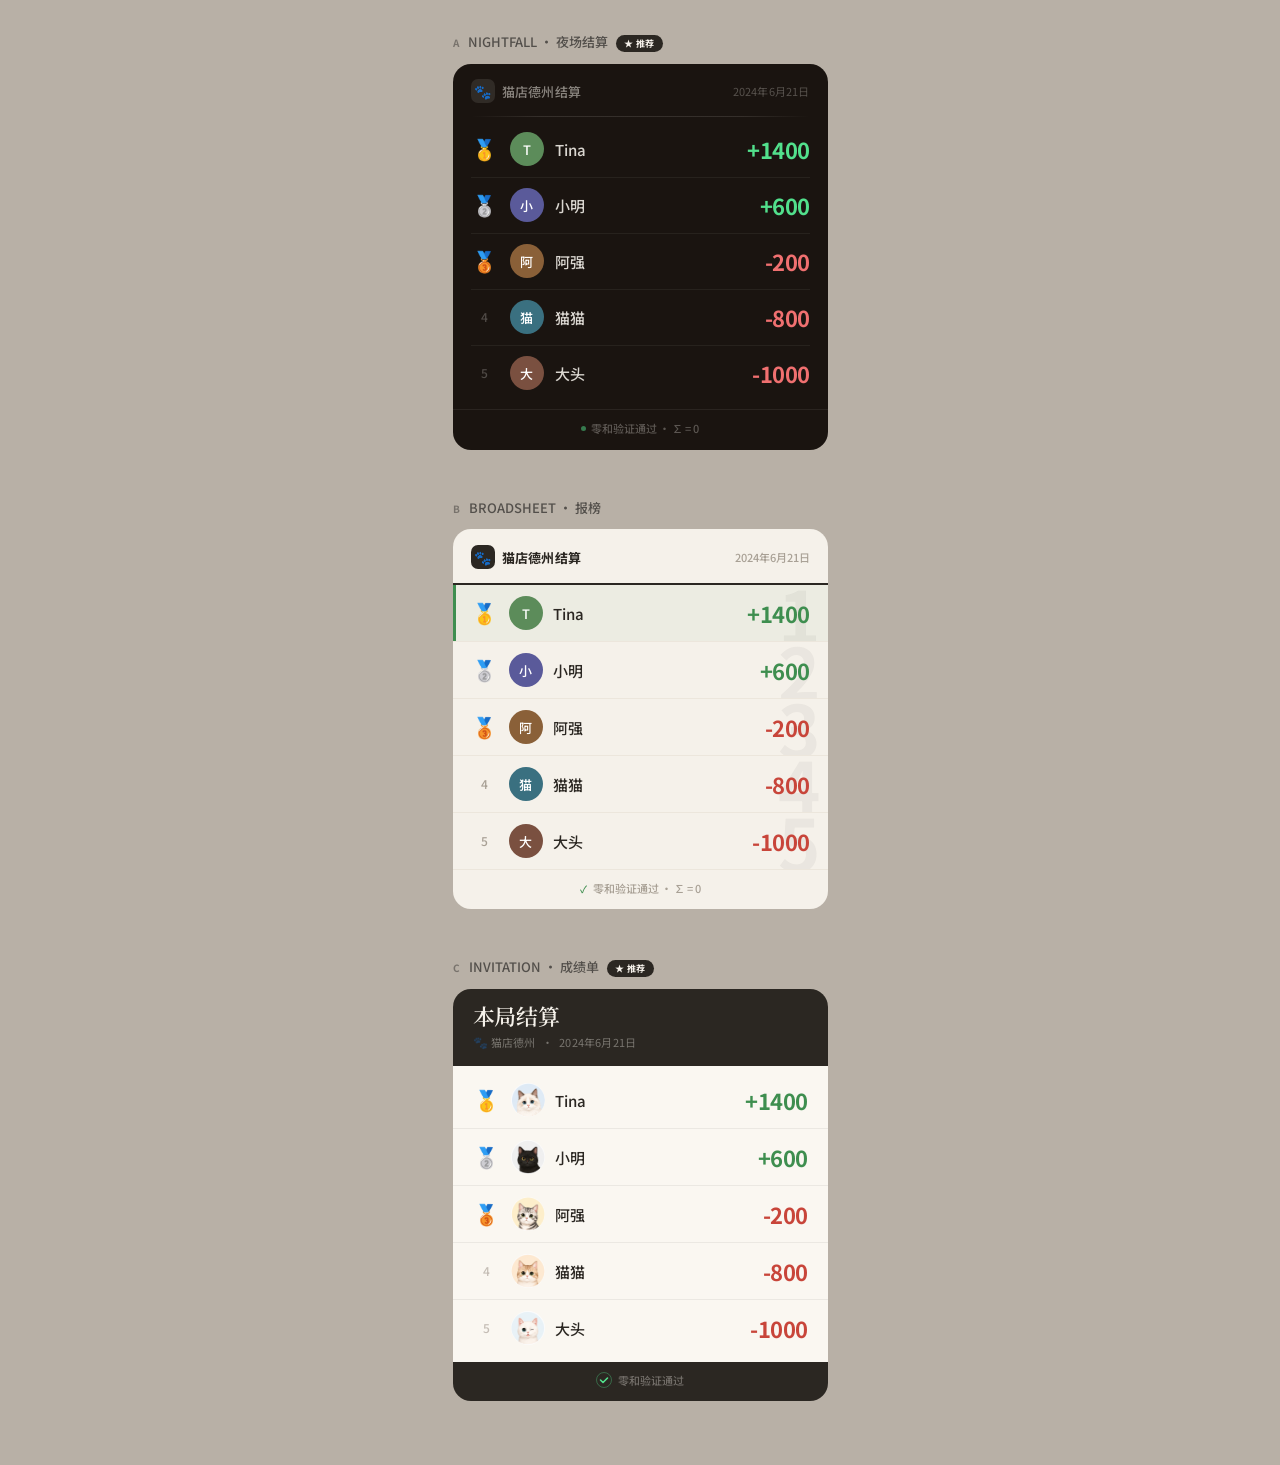
==== preview-export-skill.html @ 8dc6a49b "初始存档：Poker KK 桌面端项目现状" ====
<!DOCTYPE html>
<html lang="zh">
<head>
<meta charset="UTF-8">
<meta name="viewport" content="width=device-width, initial-scale=1.0">
<title>导出卡片 · 设计稿</title>
<link rel="preconnect" href="https://fonts.googleapis.com">
<link href="https://fonts.googleapis.com/css2?family=Noto+Sans+SC:wght@400;500;700&family=Noto+Serif+SC:wght@500;600&display=swap" rel="stylesheet">
<style>
*, *::before, *::after { box-sizing: border-box; margin: 0; padding: 0; }

body {
  background: #B8B0A6;
  min-height: 100vh;
  padding: 32px 16px 64px;
  font-family: 'Noto Sans SC', 'PingFang SC', system-ui, sans-serif;
  display: flex;
  flex-direction: column;
  align-items: center;
  gap: 48px;
}

/* ── Preview labels ── */
.preview-block { width: 100%; max-width: 375px; }
.preview-meta {
  display: flex;
  align-items: baseline;
  gap: 8px;
  margin-bottom: 12px;
}
.preview-tag {
  font-size: 10px;
  font-weight: 700;
  letter-spacing: 1.2px;
  text-transform: uppercase;
  color: rgba(0,0,0,.35);
}
.preview-name {
  font-size: 13px;
  font-weight: 500;
  color: rgba(0,0,0,.55);
}
.badge-rec {
  font-size: 9px;
  font-weight: 700;
  letter-spacing: .5px;
  background: #2B2722;
  color: #F5F1EA;
  padding: 2px 8px;
  border-radius: 99px;
  text-transform: uppercase;
}

/* ── Shared avatar chip ── */
.av {
  width: 34px; height: 34px;
  border-radius: 50%;
  display: flex;
  align-items: center;
  justify-content: center;
  font-size: 13px;
  font-weight: 500;
  color: #fff;
  flex-shrink: 0;
  position: relative;
  overflow: hidden;
}
.av img { width: 100%; height: 100%; object-fit: cover; }


/* ══════════════════════════════════════════════
   CARD 1 — NIGHTFALL  ★ 推荐
   设计主张：牌局结束，夜场氛围。深暖底色 + 发光
   数字。像高级俱乐部的内场结算屏。
══════════════════════════════════════════════ */
.c1 {
  background: #1A1410;
  border-radius: 18px;
  overflow: hidden;
}

.c1-header {
  display: flex;
  align-items: center;
  padding: 15px 18px 13px;
}
.c1-brand {
  display: flex;
  align-items: center;
  gap: 7px;
  flex: 1;
}
.c1-paw {
  width: 24px; height: 24px;
  background: rgba(245,241,234,.1);
  border-radius: 7px;
  display: flex; align-items: center; justify-content: center;
  font-size: 14px;
}
.c1-title {
  font-size: 13px;
  font-weight: 500;
  color: rgba(245,241,234,.5);
  letter-spacing: .3px;
}
.c1-date {
  font-size: 11px;
  color: rgba(245,241,234,.28);
  letter-spacing: .2px;
}

/* Divider */
.c1-div {
  height: 1px;
  background: linear-gradient(90deg,
    transparent 0%,
    rgba(245,241,234,.12) 20%,
    rgba(245,241,234,.12) 80%,
    transparent 100%);
  margin: 0 18px;
}

.c1-rows { padding: 4px 0 6px; }
.c1-row {
  display: flex;
  align-items: center;
  gap: 11px;
  padding: 11px 18px;
  position: relative;
}
.c1-row + .c1-row::before {
  content: '';
  position: absolute;
  top: 0; left: 18px; right: 18px;
  height: 1px;
  background: rgba(245,241,234,.06);
}

.c1-rank {
  width: 28px;
  text-align: center;
  flex-shrink: 0;
  line-height: 1;
}
.c1-rank.num {
  font-size: 12px;
  color: rgba(245,241,234,.25);
  font-weight: 500;
}
.c1-rank.medal { font-size: 20px; }

.c1-name {
  font-size: 15px;
  font-weight: 500;
  color: rgba(245,241,234,.88);
  flex: 1;
  min-width: 0;
  white-space: nowrap;
  overflow: hidden;
  text-overflow: ellipsis;
}

.c1-pnl {
  font-size: 22px;
  font-weight: 700;
  font-variant-numeric: tabular-nums;
  letter-spacing: -.5px;
  flex-shrink: 0;
  min-width: 76px;
  text-align: right;
}
.c1-pnl.win { color: #52E08C; }
.c1-pnl.lose { color: #F07070; }
.c1-pnl.zero { color: rgba(245,241,234,.3); }

.c1-footer {
  display: flex;
  align-items: center;
  justify-content: center;
  gap: 5px;
  padding: 10px 18px 14px;
  font-size: 11px;
  font-weight: 500;
  color: rgba(245,241,234,.3);
  border-top: 1px solid rgba(245,241,234,.07);
  margin-top: 2px;
}
.c1-footer .dot {
  width: 5px; height: 5px;
  border-radius: 50%;
  background: rgba(82,224,140,.5);
  flex-shrink: 0;
}


/* ══════════════════════════════════════════════
   CARD 2 — BROADSHEET
   设计主张：报纸体育版结果榜。大号水印序号制造
   纵深感；冠军行左侧绿线。纯排版驱动。
══════════════════════════════════════════════ */
.c2 {
  background: #F5F1EA;
  border-radius: 18px;
  overflow: hidden;
}

.c2-header {
  padding: 16px 18px 14px;
  display: flex;
  align-items: center;
  border-bottom: 2px solid #2B2722;
}
.c2-brand {
  display: flex;
  align-items: center;
  gap: 7px;
  flex: 1;
}
.c2-paw {
  width: 24px; height: 24px;
  background: #2B2722;
  border-radius: 7px;
  display: flex; align-items: center; justify-content: center;
  font-size: 14px;
}
.c2-title {
  font-size: 13px;
  font-weight: 700;
  color: #2B2722;
  letter-spacing: .3px;
}
.c2-date {
  font-size: 11px;
  font-weight: 500;
  color: #A8A095;
}

.c2-rows { padding: 0; }
.c2-row {
  display: flex;
  align-items: center;
  gap: 10px;
  padding: 11px 18px;
  position: relative;
  overflow: hidden;
}
.c2-row + .c2-row {
  border-top: 1px solid #ECE6DC;
}
.c2-row.top {
  background: rgba(62,142,79,.05);
}
.c2-row.top::before {
  content: '';
  position: absolute;
  left: 0; top: 0; bottom: 0;
  width: 3px;
  background: #3E8E4F;
}

/* Watermark rank number behind row */
.c2-wm {
  position: absolute;
  right: 12px;
  top: 50%;
  transform: translateY(-50%);
  font-size: 72px;
  font-weight: 700;
  color: rgba(43,39,34,.05);
  line-height: 1;
  pointer-events: none;
  letter-spacing: -4px;
  font-variant-numeric: tabular-nums;
}

.c2-rank {
  width: 28px;
  text-align: center;
  flex-shrink: 0;
  line-height: 1;
}
.c2-rank.num {
  font-size: 12px;
  color: #A8A095;
  font-weight: 500;
}
.c2-rank.medal { font-size: 20px; }

.c2-name {
  font-size: 15px;
  font-weight: 500;
  color: #2B2722;
  flex: 1;
  min-width: 0;
  white-space: nowrap;
  overflow: hidden;
  text-overflow: ellipsis;
}

.c2-pnl {
  font-size: 22px;
  font-weight: 700;
  font-variant-numeric: tabular-nums;
  letter-spacing: -.5px;
  flex-shrink: 0;
  min-width: 76px;
  text-align: right;
  position: relative;
  z-index: 1;
}
.c2-pnl.win { color: #3E8E4F; }
.c2-pnl.lose { color: #C8453A; }
.c2-pnl.zero { color: #A8A095; }

.c2-footer {
  display: flex;
  align-items: center;
  justify-content: center;
  gap: 6px;
  padding: 10px 18px 13px;
  font-size: 11px;
  font-weight: 500;
  color: #A8A095;
  border-top: 1px solid #ECE6DC;
}
.c2-footer .tick {
  font-size: 10px;
  color: #3E8E4F;
}


/* ══════════════════════════════════════════════
   CARD 3 — INVITATION
   设计主张：上下分栏。深色顶部（品牌区 + 本局标
   题）衬托浅色主体（排行列表）。像活动邀请函或
   赛事成绩单，结构性更强。
══════════════════════════════════════════════ */
.c3 {
  border-radius: 18px;
  overflow: hidden;
}

.c3-top {
  background: #2B2722;
  padding: 14px 20px 16px;
}
.c3-paw {
  font-size: 12px;
}
.c3-headline {
  font-family: 'Noto Serif SC', 'Noto Sans SC', serif;
  font-size: 22px;
  font-weight: 600;
  color: #F5F1EA;
  line-height: 1.15;
  letter-spacing: -.2px;
  margin-bottom: 5px;
}
.c3-sub {
  font-size: 11px;
  color: rgba(245,241,234,.38);
  font-weight: 400;
  letter-spacing: .2px;
  display: flex;
  align-items: center;
  gap: 3px;
}

.c3-body {
  background: #FAF7F1;
  padding: 6px 0;
}

.c3-row {
  display: flex;
  align-items: center;
  gap: 10px;
  padding: 11px 20px;
  position: relative;
}
.c3-row + .c3-row {
  border-top: 1px solid rgba(43,39,34,.07);
}

.c3-rank {
  width: 28px;
  text-align: center;
  flex-shrink: 0;
  line-height: 1;
}
.c3-rank.num {
  font-size: 12px;
  color: #C4BDB5;
  font-weight: 500;
}
.c3-rank.medal { font-size: 20px; }

.c3-name {
  font-size: 15px;
  font-weight: 500;
  color: #2B2722;
  flex: 1;
  min-width: 0;
  white-space: nowrap;
  overflow: hidden;
  text-overflow: ellipsis;
}

.c3-pnl {
  font-size: 22px;
  font-weight: 700;
  font-variant-numeric: tabular-nums;
  letter-spacing: -.5px;
  flex-shrink: 0;
  min-width: 76px;
  text-align: right;
}
.c3-pnl.win { color: #3E8E4F; }
.c3-pnl.lose { color: #C8453A; }
.c3-pnl.zero { color: #B0A898; }

.c3-footer {
  background: #2B2722;
  display: flex;
  align-items: center;
  justify-content: center;
  gap: 6px;
  padding: 10px 20px 13px;
  font-size: 11px;
  font-weight: 500;
  color: rgba(245,241,234,.35);
}
.c3-check {
  width: 16px; height: 16px;
  border-radius: 50%;
  border: 1px solid rgba(82,224,140,.35);
  display: flex; align-items: center; justify-content: center;
  flex-shrink: 0;
}
</style>
</head>
<body>

<!-- ══ CARD 1 — NIGHTFALL ══ -->
<div class="preview-block">
  <div class="preview-meta">
    <span class="preview-tag">A</span>
    <span class="preview-name">NIGHTFALL · 夜场结算</span>
    <span class="badge-rec">★ 推荐</span>
  </div>
  <div class="c1">
    <div class="c1-header">
      <div class="c1-brand">
        <div class="c1-paw">🐾</div>
        <span class="c1-title">猫店德州结算</span>
      </div>
      <span class="c1-date">2024年6月21日</span>
    </div>
    <div class="c1-div"></div>
    <div class="c1-rows">
      <div class="c1-row">
        <span class="c1-rank medal">🥇</span>
        <div class="av" style="background:#5C8C5A">T</div>
        <div class="c1-name">Tina</div>
        <div class="c1-pnl win">+1400</div>
      </div>
      <div class="c1-row">
        <span class="c1-rank medal">🥈</span>
        <div class="av" style="background:#5A5A9A">小</div>
        <div class="c1-name">小明</div>
        <div class="c1-pnl win">+600</div>
      </div>
      <div class="c1-row">
        <span class="c1-rank medal">🥉</span>
        <div class="av" style="background:#8A6038">阿</div>
        <div class="c1-name">阿强</div>
        <div class="c1-pnl lose">-200</div>
      </div>
      <div class="c1-row">
        <span class="c1-rank num">4</span>
        <div class="av" style="background:#3A7080">猫</div>
        <div class="c1-name">猫猫</div>
        <div class="c1-pnl lose">-800</div>
      </div>
      <div class="c1-row">
        <span class="c1-rank num">5</span>
        <div class="av" style="background:#7A5040">大</div>
        <div class="c1-name">大头</div>
        <div class="c1-pnl lose">-1000</div>
      </div>
    </div>
    <div class="c1-footer">
      <div class="dot"></div>
      零和验证通过 · ∑ = 0
    </div>
  </div>
</div>

<!-- ══ CARD 2 — BROADSHEET ══ -->
<div class="preview-block">
  <div class="preview-meta">
    <span class="preview-tag">B</span>
    <span class="preview-name">BROADSHEET · 报榜</span>
  </div>
  <div class="c2">
    <div class="c2-header">
      <div class="c2-brand">
        <div class="c2-paw">🐾</div>
        <span class="c2-title">猫店德州结算</span>
      </div>
      <span class="c2-date">2024年6月21日</span>
    </div>
    <div class="c2-rows">
      <div class="c2-row top">
        <div class="c2-wm">1</div>
        <span class="c2-rank medal">🥇</span>
        <div class="av" style="background:#5C8C5A">T</div>
        <div class="c2-name">Tina</div>
        <div class="c2-pnl win">+1400</div>
      </div>
      <div class="c2-row">
        <div class="c2-wm">2</div>
        <span class="c2-rank medal">🥈</span>
        <div class="av" style="background:#5A5A9A">小</div>
        <div class="c2-name">小明</div>
        <div class="c2-pnl win">+600</div>
      </div>
      <div class="c2-row">
        <div class="c2-wm">3</div>
        <span class="c2-rank medal">🥉</span>
        <div class="av" style="background:#8A6038">阿</div>
        <div class="c2-name">阿强</div>
        <div class="c2-pnl lose">-200</div>
      </div>
      <div class="c2-row">
        <div class="c2-wm">4</div>
        <span class="c2-rank num">4</span>
        <div class="av" style="background:#3A7080">猫</div>
        <div class="c2-name">猫猫</div>
        <div class="c2-pnl lose">-800</div>
      </div>
      <div class="c2-row">
        <div class="c2-wm">5</div>
        <span class="c2-rank num">5</span>
        <div class="av" style="background:#7A5040">大</div>
        <div class="c2-name">大头</div>
        <div class="c2-pnl lose">-1000</div>
      </div>
    </div>
    <div class="c2-footer">
      <span class="tick">✓</span>
      零和验证通过 · ∑ = 0
    </div>
  </div>
</div>

<!-- ══ CARD 3 — INVITATION (refined) ══ -->
<div class="preview-block">
  <div class="preview-meta">
    <span class="preview-tag">C</span>
    <span class="preview-name">INVITATION · 成绩单</span>
    <span class="badge-rec">★ 推荐</span>
  </div>
  <div class="c3">
    <div class="c3-top">
      <div class="c3-headline">本局结算</div>
      <div class="c3-sub">
        <span class="c3-paw">🐾</span> 猫店德州&ensp;·&ensp;2024年6月21日
      </div>
    </div>
    <div class="c3-body">
      <div class="c3-row">
        <span class="c3-rank medal">🥇</span>
        <div class="av"><img src="img/avatars/cat-03.png" alt=""></div>
        <div class="c3-name">Tina</div>
        <div class="c3-pnl win">+1400</div>
      </div>
      <div class="c3-row">
        <span class="c3-rank medal">🥈</span>
        <div class="av"><img src="img/avatars/cat-11.png" alt=""></div>
        <div class="c3-name">小明</div>
        <div class="c3-pnl win">+600</div>
      </div>
      <div class="c3-row">
        <span class="c3-rank medal">🥉</span>
        <div class="av"><img src="img/avatars/cat-07.png" alt=""></div>
        <div class="c3-name">阿强</div>
        <div class="c3-pnl lose">-200</div>
      </div>
      <div class="c3-row">
        <span class="c3-rank num">4</span>
        <div class="av"><img src="img/avatars/cat-15.png" alt=""></div>
        <div class="c3-name">猫猫</div>
        <div class="c3-pnl lose">-800</div>
      </div>
      <div class="c3-row">
        <span class="c3-rank num">5</span>
        <div class="av"><img src="img/avatars/cat-22.png" alt=""></div>
        <div class="c3-name">大头</div>
        <div class="c3-pnl lose">-1000</div>
      </div>
    </div>
    <div class="c3-footer">
      <div class="c3-check">
        <svg width="10" height="10" viewBox="0 0 10 10" fill="none">
          <path d="M1.5 5l2.5 2.5 4.5-4.5" stroke="#52E08C" stroke-width="1.6" stroke-linecap="round" stroke-linejoin="round"/>
        </svg>
      </div>
      零和验证通过
    </div>
  </div>
</div>

</body>
</html>
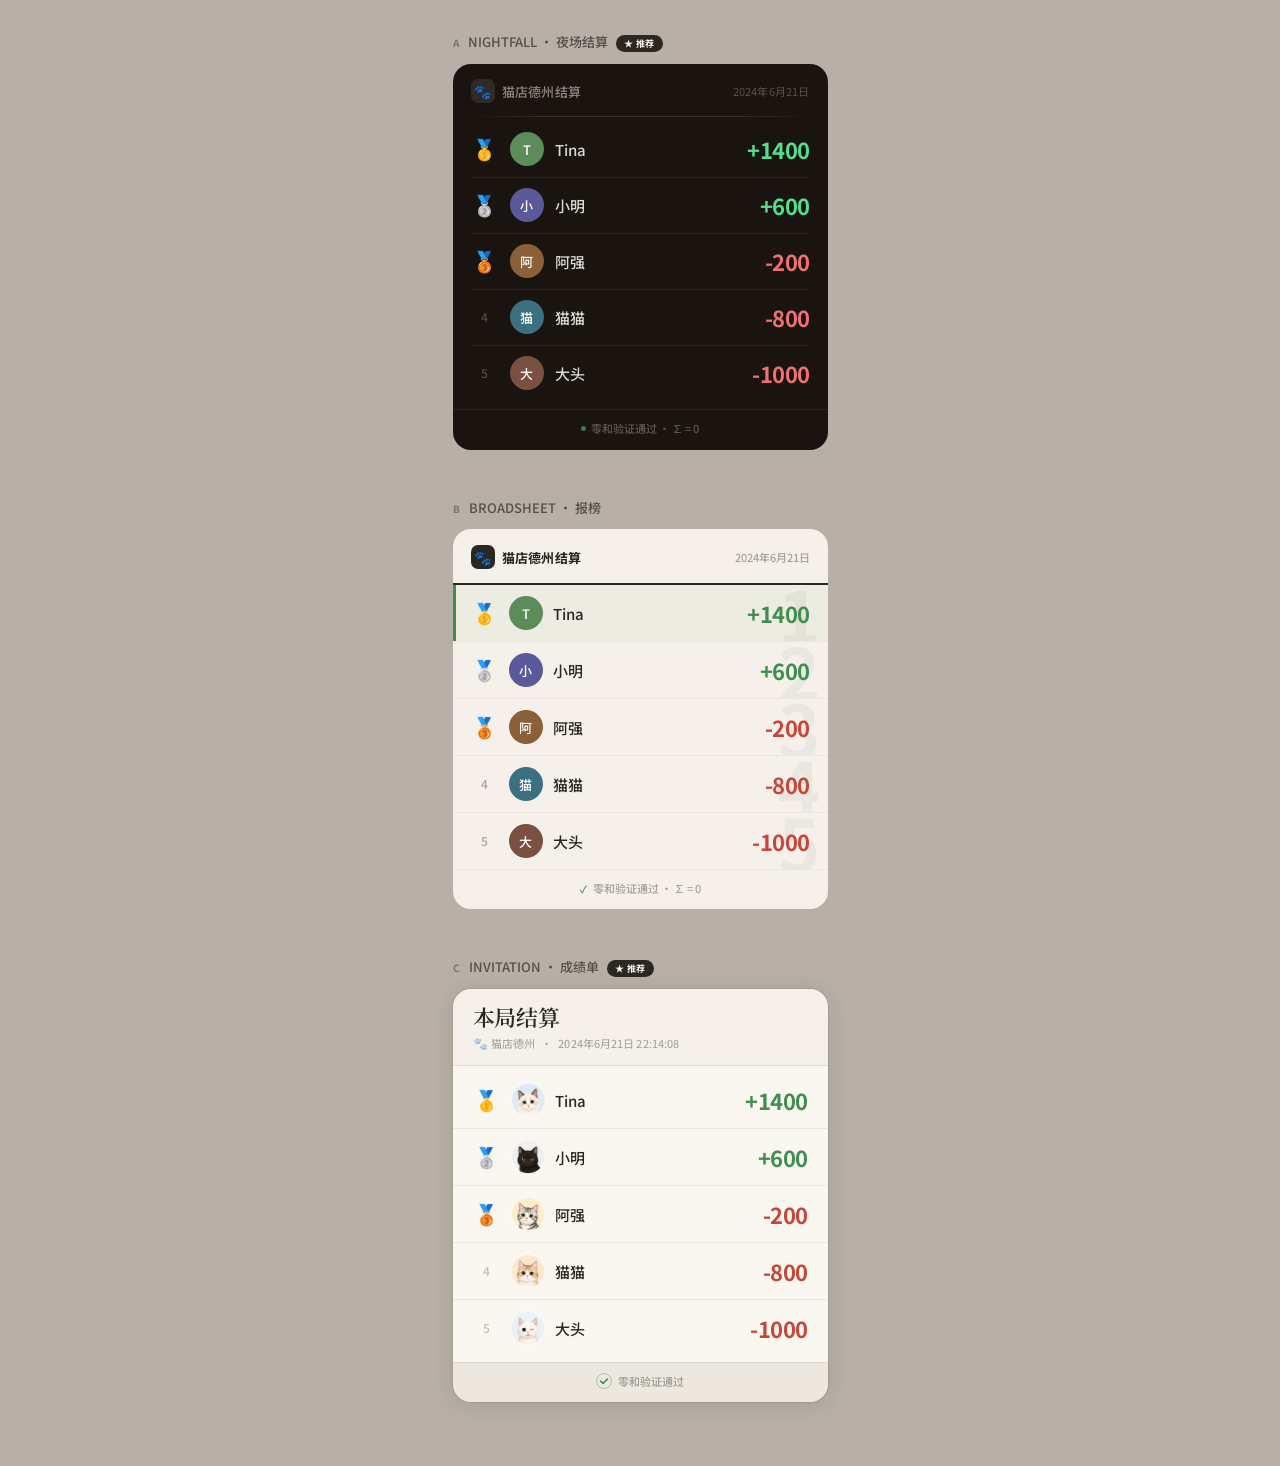
==== commit aff5a8fb: "style: 全局切换至 Noto Sans SC Light 300 字体 --fw-regular 300, --fw-medium 400；body 默认 300； Google Fonts @" ====
--- a/preview-export-skill.html
+++ b/preview-export-skill.html
@@ -338,11 +338,13 @@
 .c3 {
   border-radius: 18px;
   overflow: hidden;
+  box-shadow: 0 2px 20px rgba(43,39,34,.13), 0 0 0 1px rgba(43,39,34,.08);
 }
 
 .c3-top {
-  background: #2B2722;
-  padding: 14px 20px 16px;
+  background: #F5F1EA;
+  padding: 15px 20px 14px;
+  border-bottom: 1px solid rgba(43,39,34,.1);
 }
 .c3-paw {
   font-size: 12px;
@@ -351,16 +353,16 @@
   font-family: 'Noto Serif SC', 'Noto Sans SC', serif;
   font-size: 22px;
   font-weight: 600;
-  color: #F5F1EA;
+  color: #2B2722;
   line-height: 1.15;
   letter-spacing: -.2px;
   margin-bottom: 5px;
 }
 .c3-sub {
   font-size: 11px;
-  color: rgba(245,241,234,.38);
+  color: rgba(43,39,34,.42);
   font-weight: 400;
-  letter-spacing: .2px;
+  letter-spacing: .1px;
   display: flex;
   align-items: center;
   gap: 3px;
@@ -420,7 +422,7 @@
 .c3-pnl.zero { color: #B0A898; }
 
 .c3-footer {
-  background: #2B2722;
+  background: #EDE8DF;
   display: flex;
   align-items: center;
   justify-content: center;
@@ -428,12 +430,13 @@
   padding: 10px 20px 13px;
   font-size: 11px;
   font-weight: 500;
-  color: rgba(245,241,234,.35);
+  color: rgba(43,39,34,.4);
+  border-top: 1px solid rgba(43,39,34,.08);
 }
 .c3-check {
   width: 16px; height: 16px;
   border-radius: 50%;
-  border: 1px solid rgba(82,224,140,.35);
+  border: 1px solid rgba(40,120,70,.35);
   display: flex; align-items: center; justify-content: center;
   flex-shrink: 0;
 }
@@ -565,7 +568,7 @@
     <div class="c3-top">
       <div class="c3-headline">本局结算</div>
       <div class="c3-sub">
-        <span class="c3-paw">🐾</span> 猫店德州&ensp;·&ensp;2024年6月21日
+        <span class="c3-paw">🐾</span> 猫店德州&ensp;·&ensp;2024年6月21日 22:14:08
       </div>
     </div>
     <div class="c3-body">
@@ -603,7 +606,7 @@
     <div class="c3-footer">
       <div class="c3-check">
         <svg width="10" height="10" viewBox="0 0 10 10" fill="none">
-          <path d="M1.5 5l2.5 2.5 4.5-4.5" stroke="#52E08C" stroke-width="1.6" stroke-linecap="round" stroke-linejoin="round"/>
+          <path d="M1.5 5l2.5 2.5 4.5-4.5" stroke="#3E8E4F" stroke-width="1.6" stroke-linecap="round" stroke-linejoin="round"/>
         </svg>
       </div>
       零和验证通过
